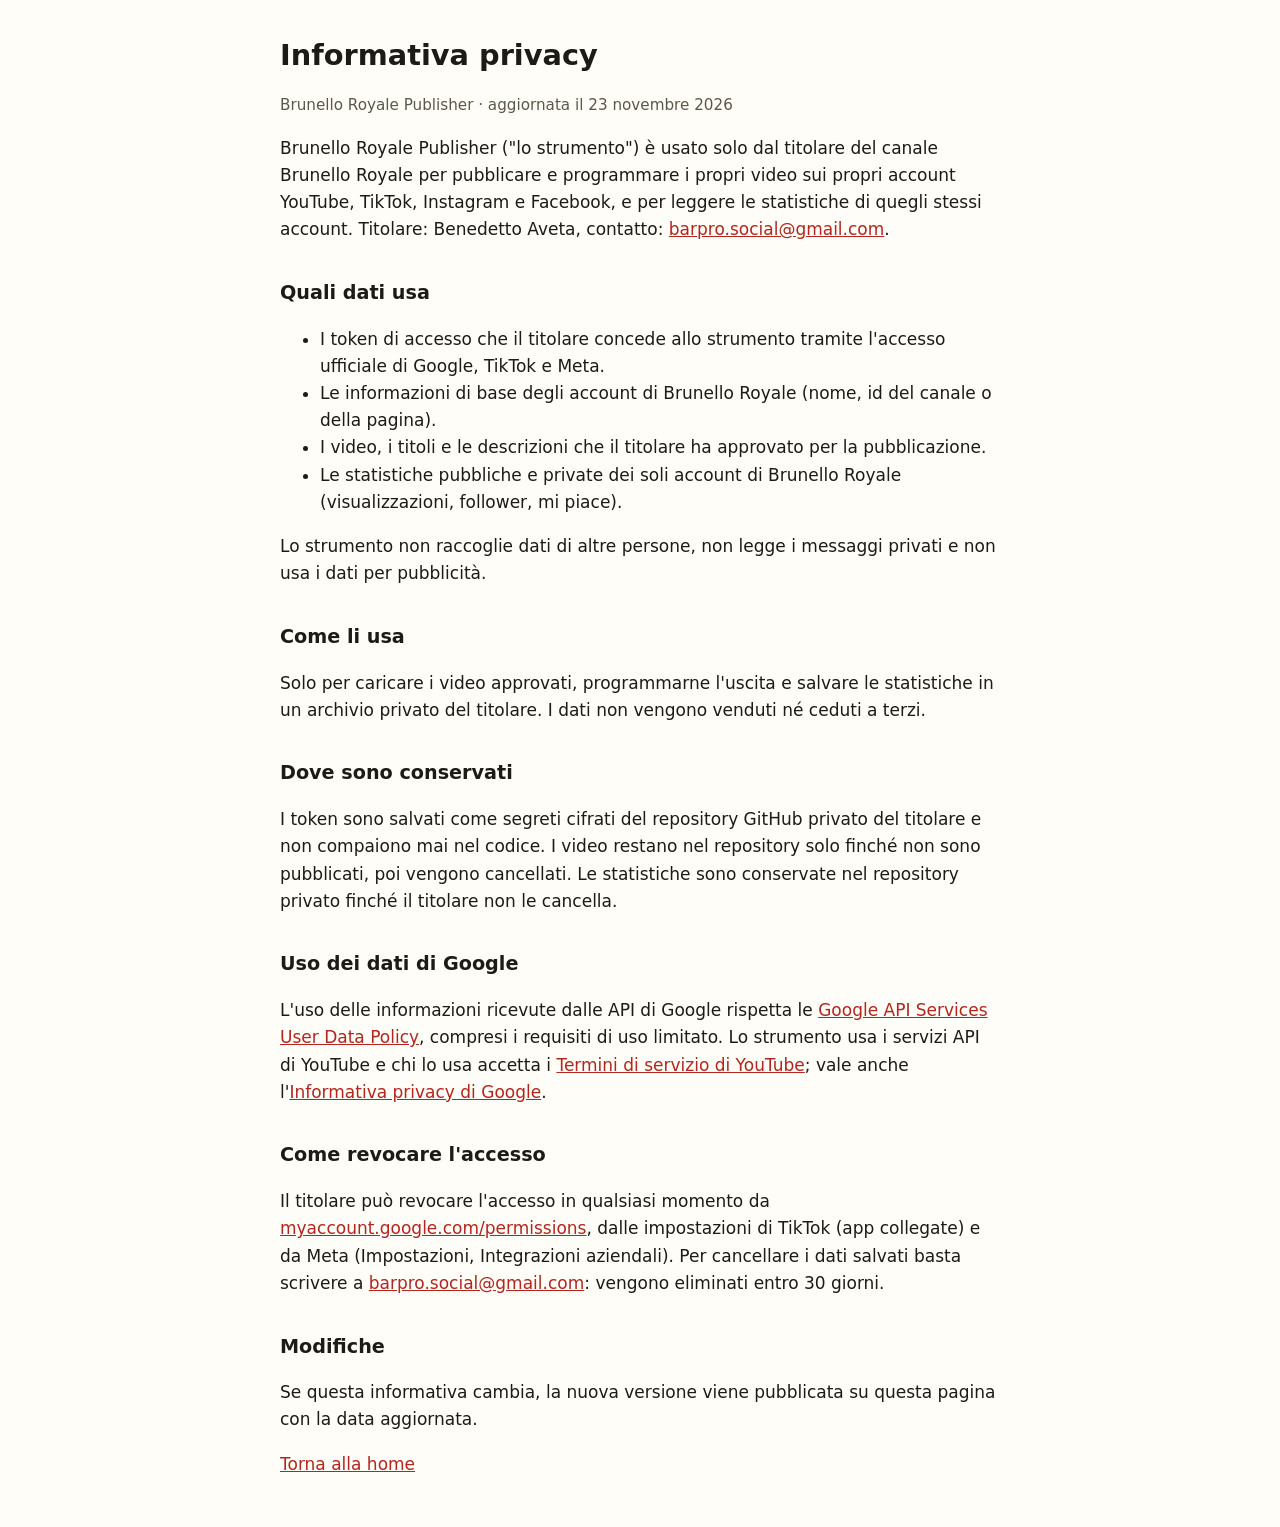
==== privacy.html @ 12a6a478 "Pagine pubbliche di Brunello Royale Publisher (home, privacy, termini) Co-Authored-By: Claude Opus 5" ====
<!doctype html>
<html lang="it"><head><meta charset="utf-8"><meta name="viewport" content="width=device-width,initial-scale=1">
<title>Privacy Brunello Royale</title><link rel="stylesheet" href="style.css"></head>
<body><main>
<h1>Informativa privacy</h1>
<p class="muted">Brunello Royale Publisher · aggiornata il 23 novembre 2026</p>
<p>Brunello Royale Publisher ("lo strumento") è usato solo dal titolare del canale Brunello Royale per pubblicare e programmare i propri video sui propri account YouTube, TikTok, Instagram e Facebook, e per leggere le statistiche di quegli stessi account. Titolare: Benedetto Aveta, contatto: <a href="mailto:barpro.social@gmail.com">barpro.social@gmail.com</a>.</p>
<h2>Quali dati usa</h2>
<ul>
<li>I token di accesso che il titolare concede allo strumento tramite l'accesso ufficiale di Google, TikTok e Meta.</li>
<li>Le informazioni di base degli account di Brunello Royale (nome, id del canale o della pagina).</li>
<li>I video, i titoli e le descrizioni che il titolare ha approvato per la pubblicazione.</li>
<li>Le statistiche pubbliche e private dei soli account di Brunello Royale (visualizzazioni, follower, mi piace).</li>
</ul>
<p>Lo strumento non raccoglie dati di altre persone, non legge i messaggi privati e non usa i dati per pubblicità.</p>
<h2>Come li usa</h2>
<p>Solo per caricare i video approvati, programmarne l'uscita e salvare le statistiche in un archivio privato del titolare. I dati non vengono venduti né ceduti a terzi.</p>
<h2>Dove sono conservati</h2>
<p>I token sono salvati come segreti cifrati del repository GitHub privato del titolare e non compaiono mai nel codice. I video restano nel repository solo finché non sono pubblicati, poi vengono cancellati. Le statistiche sono conservate nel repository privato finché il titolare non le cancella.</p>
<h2>Uso dei dati di Google</h2>
<p>L'uso delle informazioni ricevute dalle API di Google rispetta le <a href="https://developers.google.com/terms/api-services-user-data-policy">Google API Services User Data Policy</a>, compresi i requisiti di uso limitato. Lo strumento usa i servizi API di YouTube e chi lo usa accetta i <a href="https://www.youtube.com/t/terms">Termini di servizio di YouTube</a>; vale anche l'<a href="https://policies.google.com/privacy">Informativa privacy di Google</a>.</p>
<h2>Come revocare l'accesso</h2>
<p>Il titolare può revocare l'accesso in qualsiasi momento da <a href="https://myaccount.google.com/permissions">myaccount.google.com/permissions</a>, dalle impostazioni di TikTok (app collegate) e da Meta (Impostazioni, Integrazioni aziendali). Per cancellare i dati salvati basta scrivere a <a href="mailto:barpro.social@gmail.com">barpro.social@gmail.com</a>: vengono eliminati entro 30 giorni.</p>
<h2>Modifiche</h2>
<p>Se questa informativa cambia, la nuova versione viene pubblicata su questa pagina con la data aggiornata.</p>
<p><a href="index.html">Torna alla home</a></p>
</main></body></html>
---- style.css ----
:root{--bg:#fffdf7;--fg:#1d1b16;--muted:#5d574a;--accent:#b3261e}
@media (prefers-color-scheme:dark){:root{--bg:#16140f;--fg:#f3efe4;--muted:#b7af9c;--accent:#ff8a80}}
body{margin:0;background:var(--bg);color:var(--fg);font:17px/1.6 system-ui,sans-serif}
main{max-width:720px;margin:0 auto;padding:32px 16px}
h1{font-size:1.8rem;margin:0 0 .3em}h2{font-size:1.2rem;margin-top:1.8em}
a{color:var(--accent)}.muted{color:var(--muted);font-size:.95rem}
nav a{margin-right:1em}
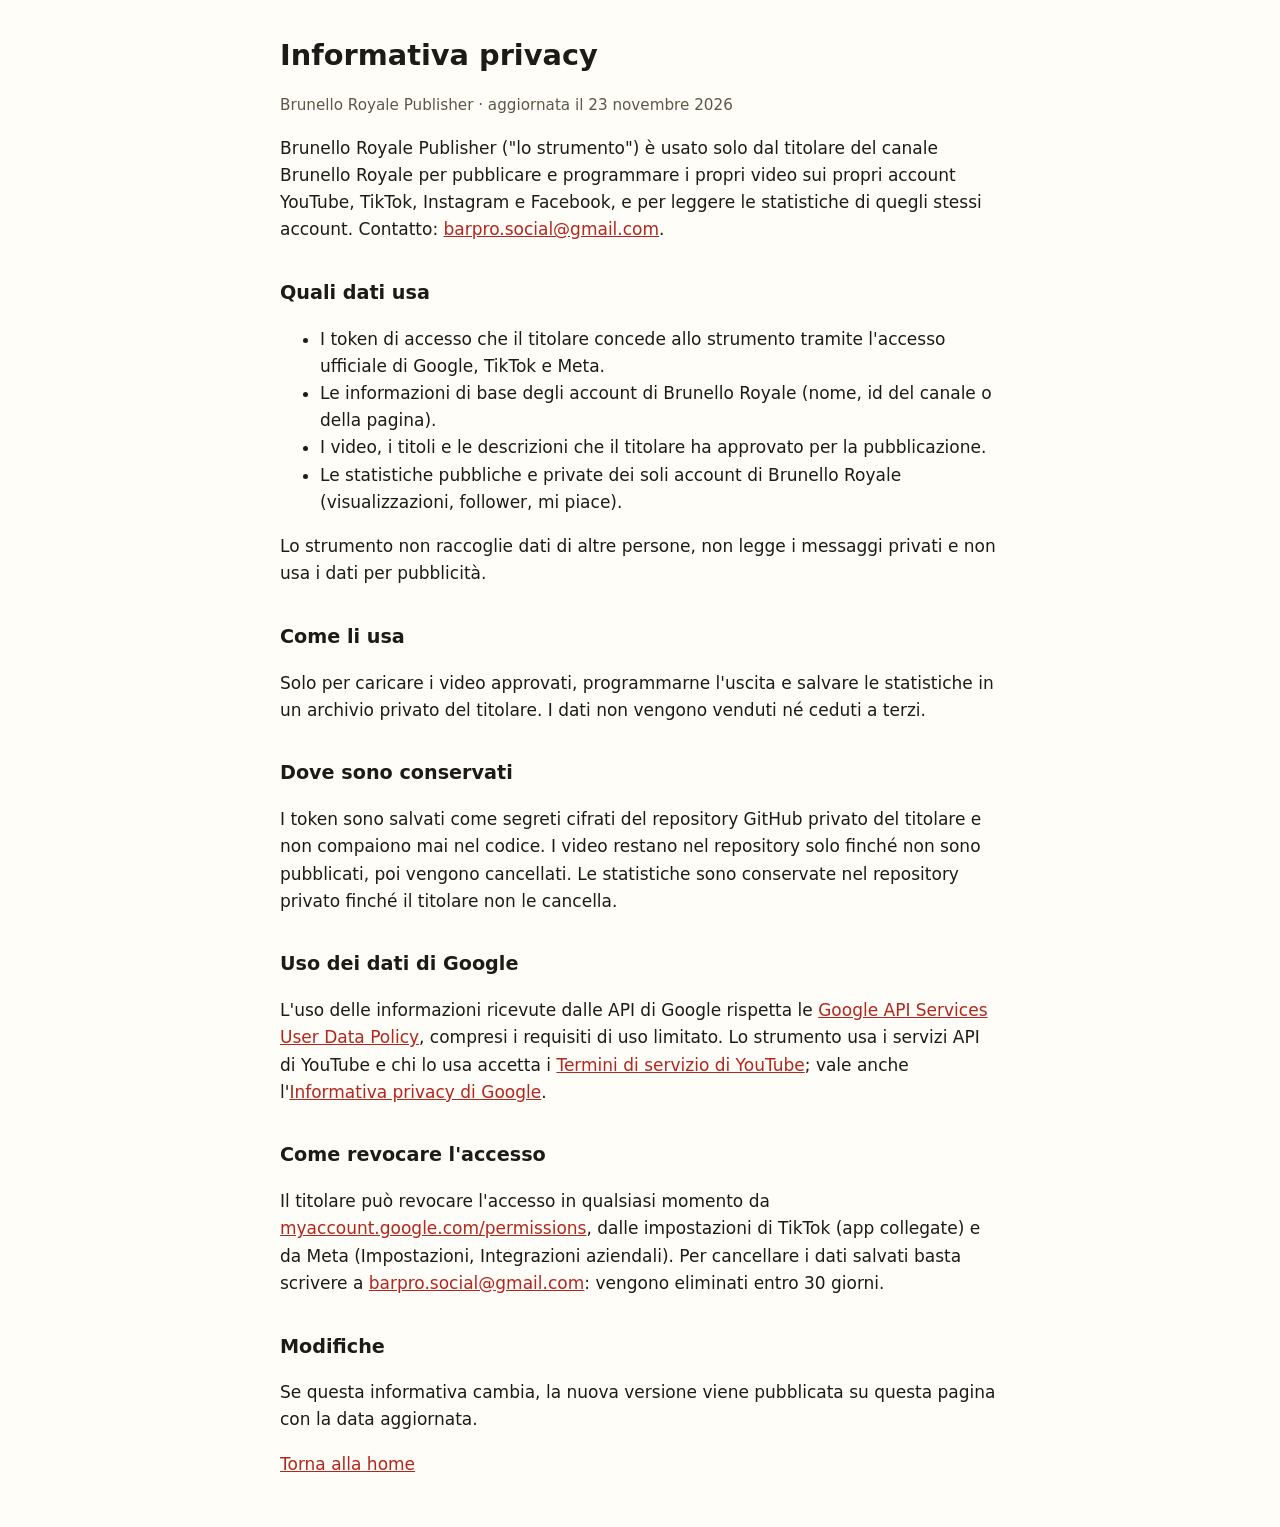
==== commit fd7a99bf: "Tolto il nome del titolare dalle pagine Co-Authored-By: Claude Opus 5.5 <noreply@anthropic.com> Clau" ====
--- a/privacy.html
+++ b/privacy.html
@@ -4,7 +4,7 @@
 <body><main>
 <h1>Informativa privacy</h1>
 <p class="muted">Brunello Royale Publisher · aggiornata il 23 novembre 2026</p>
-<p>Brunello Royale Publisher ("lo strumento") è usato solo dal titolare del canale Brunello Royale per pubblicare e programmare i propri video sui propri account YouTube, TikTok, Instagram e Facebook, e per leggere le statistiche di quegli stessi account. Titolare: Benedetto Aveta, contatto: <a href="mailto:barpro.social@gmail.com">barpro.social@gmail.com</a>.</p>
+<p>Brunello Royale Publisher ("lo strumento") è usato solo dal titolare del canale Brunello Royale per pubblicare e programmare i propri video sui propri account YouTube, TikTok, Instagram e Facebook, e per leggere le statistiche di quegli stessi account. Contatto: <a href="mailto:barpro.social@gmail.com">barpro.social@gmail.com</a>.</p>
 <h2>Quali dati usa</h2>
 <ul>
 <li>I token di accesso che il titolare concede allo strumento tramite l'accesso ufficiale di Google, TikTok e Meta.</li>
